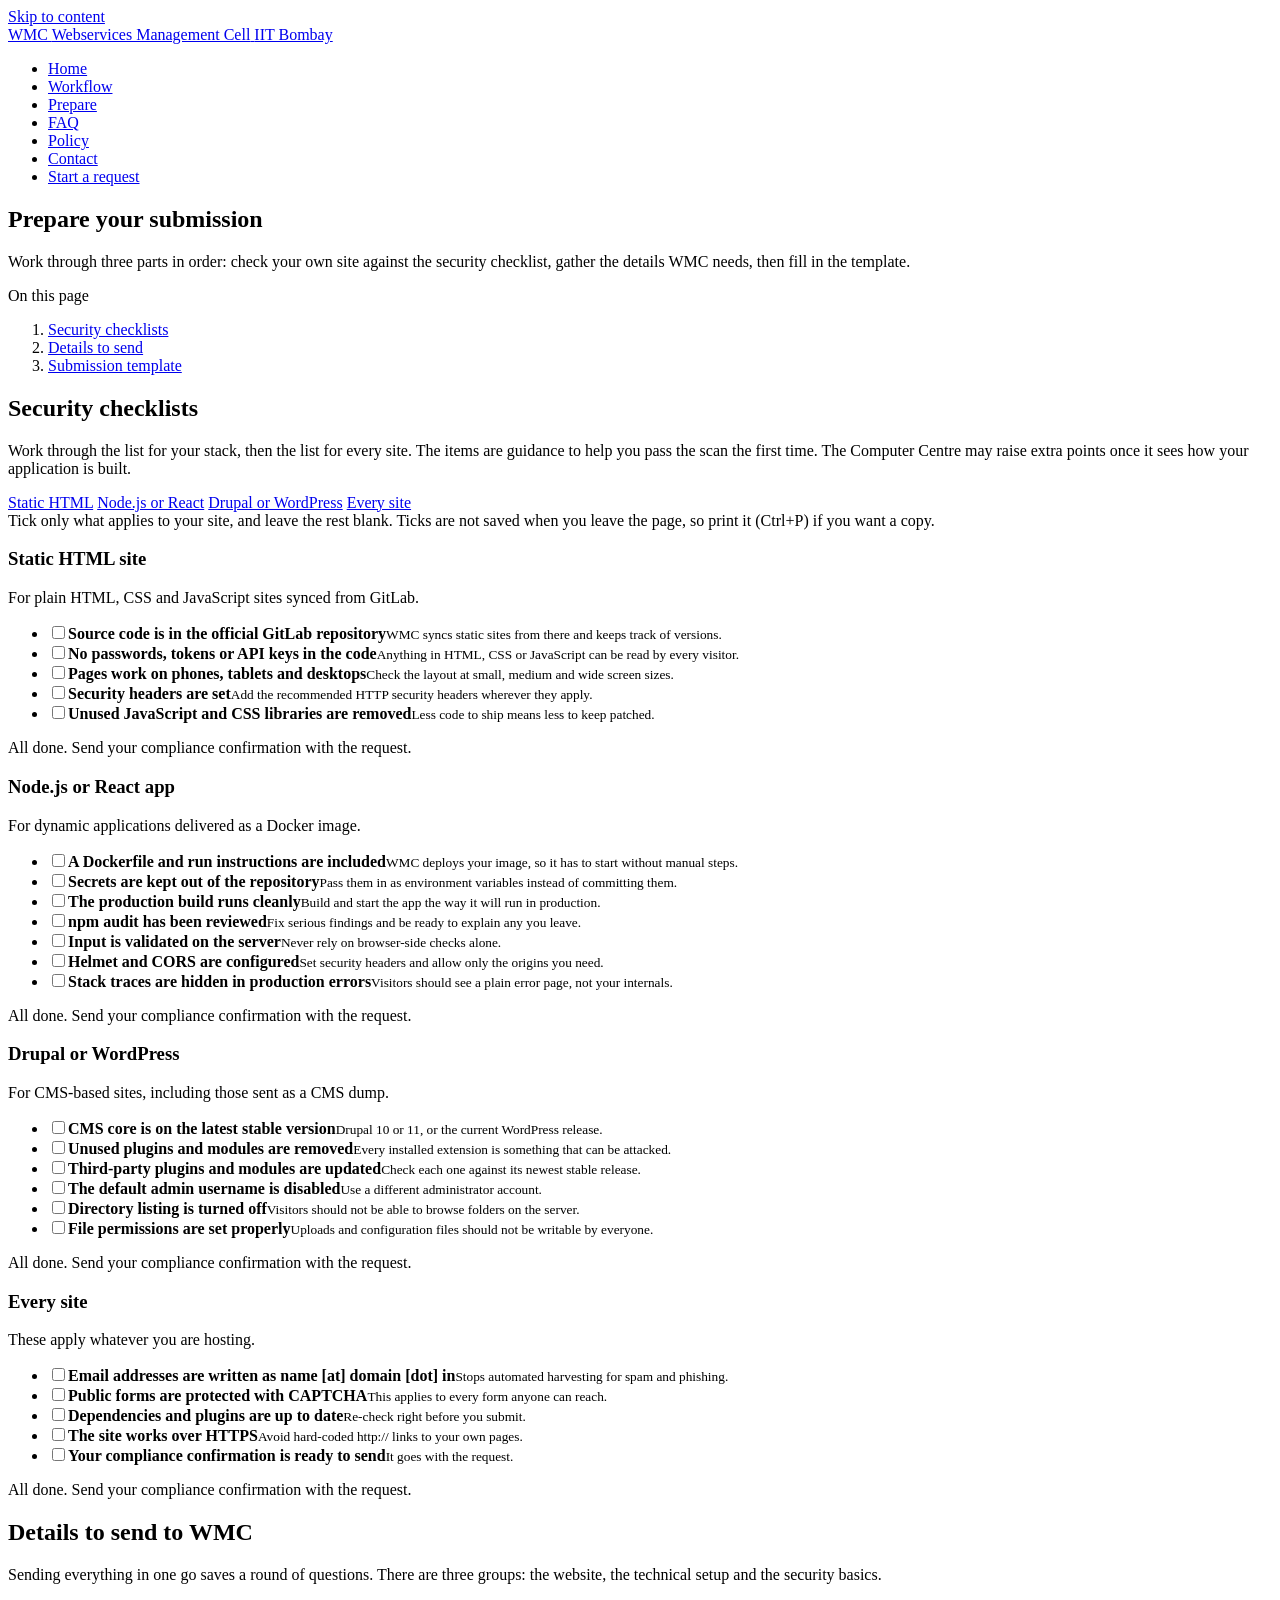
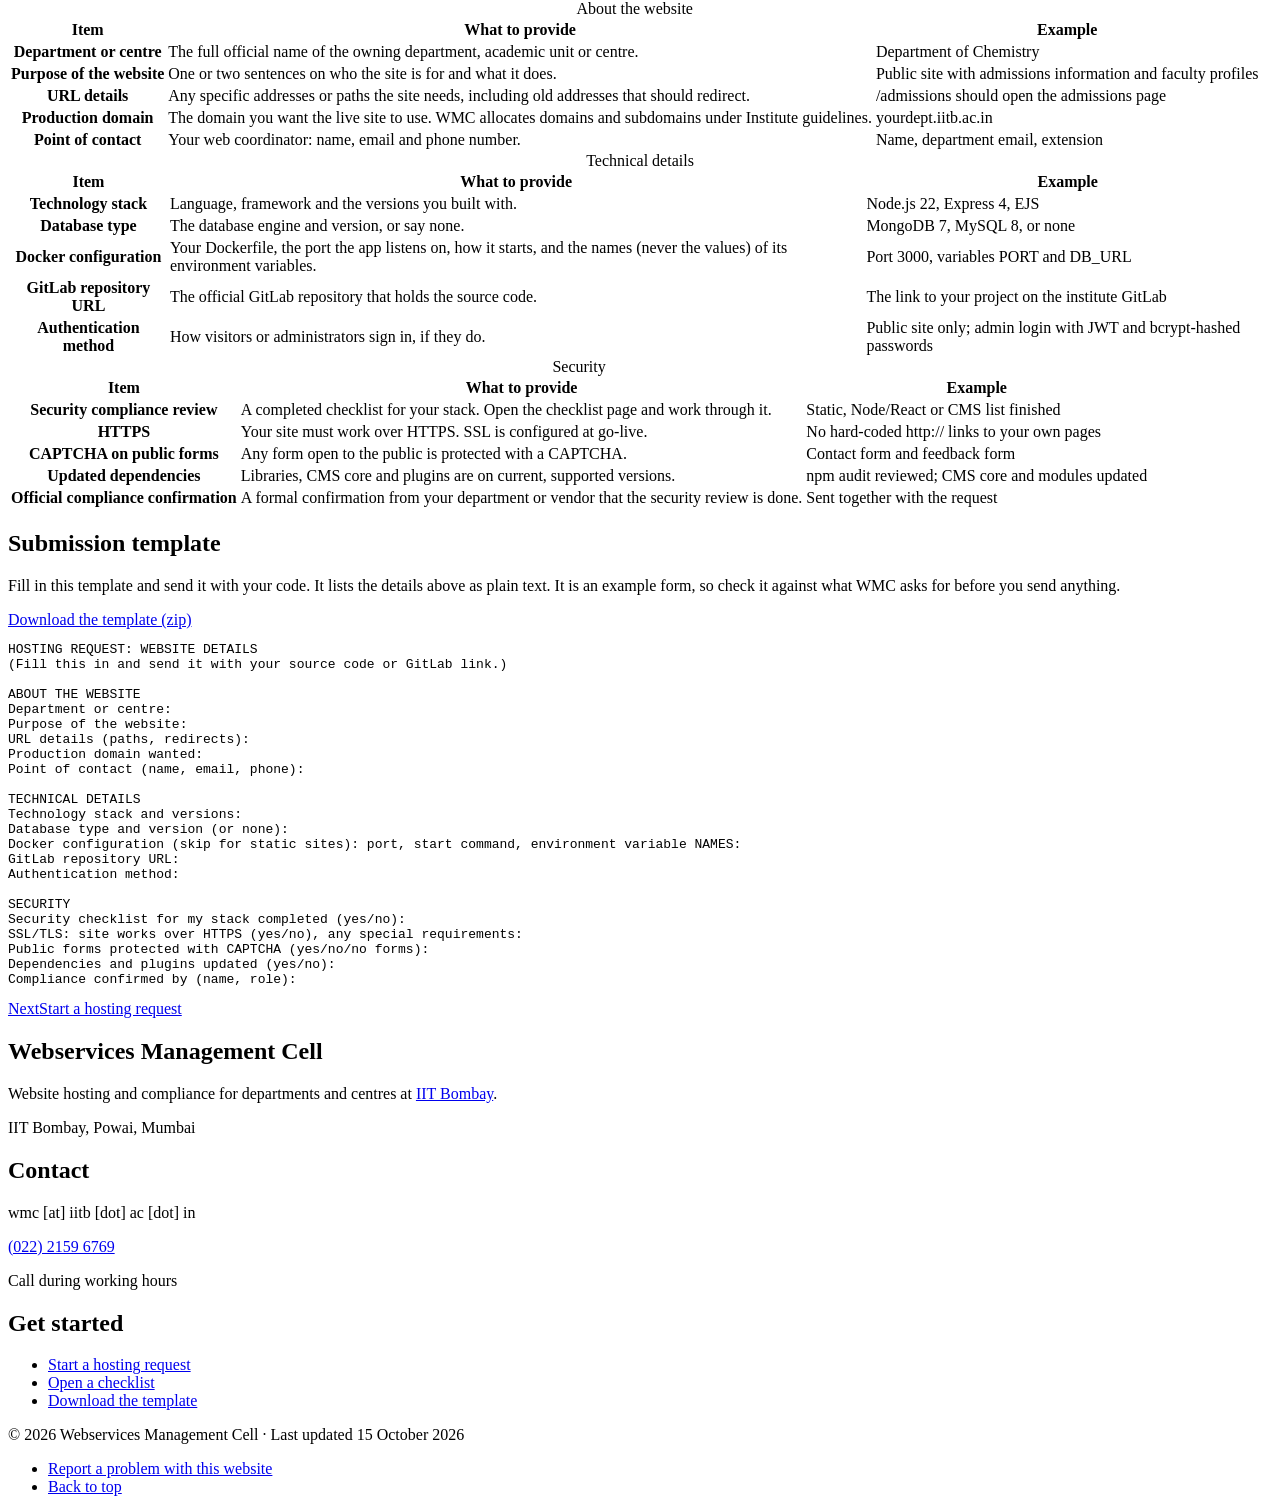
==== prepare.html @ 130739c2 "Add files via upload" ====
<!DOCTYPE html>
<html lang="en">
<head>
  <meta charset="UTF-8">
  <meta name="viewport" content="width=device-width, initial-scale=1">
  <title>Prepare your submission | WMC, IIT Bombay</title>
  <meta name="description" content="Security checklists, the details to send, and a submission template for hosting a website at IIT Bombay.">

  <link rel="icon" href="favicon.svg" type="image/svg+xml">
  <link rel="icon" href="favicon.ico" sizes="48x48">
  <link rel="apple-touch-icon" href="apple-touch-icon.png">
  <meta name="theme-color" content="#1b3a6b">
  <link rel="preconnect" href="https://fonts.googleapis.com">
  <link rel="preconnect" href="https://fonts.gstatic.com" crossorigin>
  <link href="https://fonts.googleapis.com/css2?family=Instrument+Sans:wght@400;600&family=Newsreader:opsz,wght@6..72,500;6..72,600&display=swap" rel="stylesheet">
  <link rel="stylesheet" href="css/style.css">
</head>
<body id="top">
  <a class="skip-link" href="#main">Skip to content</a>

  <header class="site-header">
    <div class="wrap">
      <a class="brand" href="index.html">
        <span class="brand__mark" aria-hidden="true">WMC</span>
        <span class="brand__text">
          <span class="brand__name">Webservices Management Cell</span>
          <span class="brand__sub">IIT Bombay</span>
        </span>
      </a>
      <nav class="site-nav" aria-label="Main">
        <ul>
          <li><a href="index.html">Home</a></li>
          <li><a href="workflow.html">Workflow</a></li>
          <li><a href="prepare.html" aria-current="page">Prepare</a></li>
          <li><a href="faq.html">FAQ</a></li>
          <li><a href="policy.html">Policy</a></li>
          <li><a href="contact.html">Contact</a></li>
          <li class="nav-cta"><a href="request.html">Start a request</a></li>
        </ul>
      </nav>
    </div>
  </header>

  <main id="main">

    <section class="page-head">
      <div class="wrap">
        <h1>Prepare your submission</h1>
        <p>Work through three parts in order: check your own site against the security checklist, gather the details WMC needs, then fill in the template.</p>
      </div>
    </section>

    <div class="wrap workflow">

      <nav class="stage-index" aria-label="On this page">
        <p>On this page</p>
        <ol>
          <li><a href="#checklists">Security checklists</a></li>
          <li><a href="#details">Details to send</a></li>
          <li><a href="#template">Submission template</a></li>
        </ol>
      </nav>

      <div class="stages">

        <section class="plain-section" id="checklists" aria-labelledby="checklists-title" style="padding-top: 0; border-top: 0">
          <h2 id="checklists-title">Security checklists</h2>
          <p>Work through the list for your stack, then the list for every site. The items are guidance to help you pass the scan the first time. The Computer Centre may raise extra points once it sees how your application is built.</p>
          <nav class="jump" aria-label="Checklists">
            <a href="#static">Static HTML</a>
            <a href="#node">Node.js or React</a>
            <a href="#cms">Drupal or WordPress</a>
            <a href="#all">Every site</a>
          </nav>
          <p style="margin-top: var(--space-2)">Tick only what applies to your site, and leave the rest blank. Ticks are not saved when you leave the page, so print it (Ctrl+P) if you want a copy.</p>
          <section class="checkset" id="static" aria-labelledby="static-title">
          <div class="checkset__head">
            <h3 id="static-title">Static HTML site</h3>
            <p>For plain HTML, CSS and JavaScript sites synced from GitLab.</p>
          </div>
          <ul class="checks">
          <li><label><input type="checkbox"><span><strong>Source code is in the official GitLab repository</strong><small>WMC syncs static sites from there and keeps track of versions.</small></span></label></li>
          <li><label><input type="checkbox"><span><strong>No passwords, tokens or API keys in the code</strong><small>Anything in HTML, CSS or JavaScript can be read by every visitor.</small></span></label></li>
          <li><label><input type="checkbox"><span><strong>Pages work on phones, tablets and desktops</strong><small>Check the layout at small, medium and wide screen sizes.</small></span></label></li>
          <li><label><input type="checkbox"><span><strong>Security headers are set</strong><small>Add the recommended HTTP security headers wherever they apply.</small></span></label></li>
          <li><label><input type="checkbox"><span><strong>Unused JavaScript and CSS libraries are removed</strong><small>Less code to ship means less to keep patched.</small></span></label></li>
          </ul>
          <p class="checks__status" data-total="5"></p>
          <p class="checks__done">All done. Send your compliance confirmation with the request.</p>
        </section>
<section class="checkset" id="node" aria-labelledby="node-title">
          <div class="checkset__head">
            <h3 id="node-title">Node.js or React app</h3>
            <p>For dynamic applications delivered as a Docker image.</p>
          </div>
          <ul class="checks">
          <li><label><input type="checkbox"><span><strong>A Dockerfile and run instructions are included</strong><small>WMC deploys your image, so it has to start without manual steps.</small></span></label></li>
          <li><label><input type="checkbox"><span><strong>Secrets are kept out of the repository</strong><small>Pass them in as environment variables instead of committing them.</small></span></label></li>
          <li><label><input type="checkbox"><span><strong>The production build runs cleanly</strong><small>Build and start the app the way it will run in production.</small></span></label></li>
          <li><label><input type="checkbox"><span><strong>npm audit has been reviewed</strong><small>Fix serious findings and be ready to explain any you leave.</small></span></label></li>
          <li><label><input type="checkbox"><span><strong>Input is validated on the server</strong><small>Never rely on browser-side checks alone.</small></span></label></li>
          <li><label><input type="checkbox"><span><strong>Helmet and CORS are configured</strong><small>Set security headers and allow only the origins you need.</small></span></label></li>
          <li><label><input type="checkbox"><span><strong>Stack traces are hidden in production errors</strong><small>Visitors should see a plain error page, not your internals.</small></span></label></li>
          </ul>
          <p class="checks__status" data-total="7"></p>
          <p class="checks__done">All done. Send your compliance confirmation with the request.</p>
        </section>
<section class="checkset" id="cms" aria-labelledby="cms-title">
          <div class="checkset__head">
            <h3 id="cms-title">Drupal or WordPress</h3>
            <p>For CMS-based sites, including those sent as a CMS dump.</p>
          </div>
          <ul class="checks">
          <li><label><input type="checkbox"><span><strong>CMS core is on the latest stable version</strong><small>Drupal 10 or 11, or the current WordPress release.</small></span></label></li>
          <li><label><input type="checkbox"><span><strong>Unused plugins and modules are removed</strong><small>Every installed extension is something that can be attacked.</small></span></label></li>
          <li><label><input type="checkbox"><span><strong>Third-party plugins and modules are updated</strong><small>Check each one against its newest stable release.</small></span></label></li>
          <li><label><input type="checkbox"><span><strong>The default admin username is disabled</strong><small>Use a different administrator account.</small></span></label></li>
          <li><label><input type="checkbox"><span><strong>Directory listing is turned off</strong><small>Visitors should not be able to browse folders on the server.</small></span></label></li>
          <li><label><input type="checkbox"><span><strong>File permissions are set properly</strong><small>Uploads and configuration files should not be writable by everyone.</small></span></label></li>
          </ul>
          <p class="checks__status" data-total="6"></p>
          <p class="checks__done">All done. Send your compliance confirmation with the request.</p>
        </section>
<section class="checkset" id="all" aria-labelledby="all-title">
          <div class="checkset__head">
            <h3 id="all-title">Every site</h3>
            <p>These apply whatever you are hosting.</p>
          </div>
          <ul class="checks">
          <li><label><input type="checkbox"><span><strong>Email addresses are written as name [at] domain [dot] in</strong><small>Stops automated harvesting for spam and phishing.</small></span></label></li>
          <li><label><input type="checkbox"><span><strong>Public forms are protected with CAPTCHA</strong><small>This applies to every form anyone can reach.</small></span></label></li>
          <li><label><input type="checkbox"><span><strong>Dependencies and plugins are up to date</strong><small>Re-check right before you submit.</small></span></label></li>
          <li><label><input type="checkbox"><span><strong>The site works over HTTPS</strong><small>Avoid hard-coded http:// links to your own pages.</small></span></label></li>
          <li><label><input type="checkbox"><span><strong>Your compliance confirmation is ready to send</strong><small>It goes with the request.</small></span></label></li>
          </ul>
          <p class="checks__status" data-total="5"></p>
          <p class="checks__done">All done. Send your compliance confirmation with the request.</p>
        </section>
        </section>

        <section class="plain-section" id="details" aria-labelledby="details-title">
          <h2 id="details-title">Details to send to WMC</h2>
          <p>Sending everything in one go saves a round of questions. There are three groups: the website, the technical setup and the security basics.</p>
          <div style="margin-top: var(--space-3)">
            <div class="table-block">
          <div class="table-scroll">
            <table class="req-table">
              <caption>About the website</caption>
              <thead><tr><th scope="col">Item</th><th scope="col">What to provide</th><th scope="col">Example</th></tr></thead>
              <tbody>
            <tr><th scope="row">Department or centre</th><td>The full official name of the owning department, academic unit or centre.</td><td>Department of Chemistry</td></tr>
            <tr><th scope="row">Purpose of the website</th><td>One or two sentences on who the site is for and what it does.</td><td>Public site with admissions information and faculty profiles</td></tr>
            <tr><th scope="row">URL details</th><td>Any specific addresses or paths the site needs, including old addresses that should redirect.</td><td>/admissions should open the admissions page</td></tr>
            <tr><th scope="row">Production domain</th><td>The domain you want the live site to use. WMC allocates domains and subdomains under Institute guidelines.</td><td>yourdept.iitb.ac.in</td></tr>
            <tr><th scope="row">Point of contact</th><td>Your web coordinator: name, email and phone number.</td><td>Name, department email, extension</td></tr>
              </tbody>
            </table>
          </div>
        </div>
<div class="table-block">
          <div class="table-scroll">
            <table class="req-table">
              <caption>Technical details</caption>
              <thead><tr><th scope="col">Item</th><th scope="col">What to provide</th><th scope="col">Example</th></tr></thead>
              <tbody>
            <tr><th scope="row">Technology stack</th><td>Language, framework and the versions you built with.</td><td>Node.js 22, Express 4, EJS</td></tr>
            <tr><th scope="row">Database type</th><td>The database engine and version, or say none.</td><td>MongoDB 7, MySQL 8, or none</td></tr>
            <tr><th scope="row">Docker configuration</th><td>Your Dockerfile, the port the app listens on, how it starts, and the names (never the values) of its environment variables.</td><td>Port 3000, variables PORT and DB_URL</td></tr>
            <tr><th scope="row">GitLab repository URL</th><td>The official GitLab repository that holds the source code.</td><td>The link to your project on the institute GitLab</td></tr>
            <tr><th scope="row">Authentication method</th><td>How visitors or administrators sign in, if they do.</td><td>Public site only; admin login with JWT and bcrypt-hashed passwords</td></tr>
              </tbody>
            </table>
          </div>
        </div>
<div class="table-block">
          <div class="table-scroll">
            <table class="req-table">
              <caption>Security</caption>
              <thead><tr><th scope="col">Item</th><th scope="col">What to provide</th><th scope="col">Example</th></tr></thead>
              <tbody>
            <tr><th scope="row">Security compliance review</th><td>A completed checklist for your stack. Open the checklist page and work through it.</td><td>Static, Node/React or CMS list finished</td></tr>
            <tr><th scope="row">HTTPS</th><td>Your site must work over HTTPS. SSL is configured at go-live.</td><td>No hard-coded http:// links to your own pages</td></tr>
            <tr><th scope="row">CAPTCHA on public forms</th><td>Any form open to the public is protected with a CAPTCHA.</td><td>Contact form and feedback form</td></tr>
            <tr><th scope="row">Updated dependencies</th><td>Libraries, CMS core and plugins are on current, supported versions.</td><td>npm audit reviewed; CMS core and modules updated</td></tr>
            <tr><th scope="row">Official compliance confirmation</th><td>A formal confirmation from your department or vendor that the security review is done.</td><td>Sent together with the request</td></tr>
              </tbody>
            </table>
          </div>
        </div>
          </div>
        </section>

        <section class="plain-section" id="template" aria-labelledby="template-title">
          <h2 id="template-title">Submission template</h2>
          <p>Fill in this template and send it with your code. It lists the details above as plain text. It is an example form, so check it against what WMC asks for before you send anything.</p>
          <div class="actions" style="margin-top: var(--space-2)">
            <a class="btn btn--primary" href="downloads/submission-template.zip">Download the template (zip)</a>
          </div>
          <div style="margin-top: var(--space-3)"><pre class="code"><code>HOSTING REQUEST: WEBSITE DETAILS
(Fill this in and send it with your source code or GitLab link.)

ABOUT THE WEBSITE
Department or centre:
Purpose of the website:
URL details (paths, redirects):
Production domain wanted:
Point of contact (name, email, phone):

TECHNICAL DETAILS
Technology stack and versions:
Database type and version (or none):
Docker configuration (skip for static sites): port, start command, environment variable NAMES:
GitLab repository URL:
Authentication method:

SECURITY
Security checklist for my stack completed (yes/no):
SSL/TLS: site works over HTTPS (yes/no), any special requirements:
Public forms protected with CAPTCHA (yes/no/no forms):
Dependencies and plugins updated (yes/no):
Compliance confirmed by (name, role):
</code></pre></div>
        </section>

      </div>
    </div>

    <nav class="next-step wrap" aria-label="Next step">
      <a href="request.html"><span class="next-step__label">Next</span><span class="next-step__title">Start a hosting request</span></a>
    </nav>
</main>

  <footer class="site-footer">
    <div class="wrap">
      <div class="footer-grid">
        <section aria-labelledby="f-about">
          <h2 id="f-about">Webservices Management Cell</h2>
          <p>Website hosting and compliance for departments and centres at <a href="https://www.iitb.ac.in">IIT Bombay</a>.</p>
          <p>IIT Bombay, Powai, Mumbai</p>
        </section>
        <section aria-labelledby="f-contact">
          <h2 id="f-contact">Contact</h2>
          <p>wmc [at] iitb [dot] ac [dot] in</p>
          <p><a href="tel:+912221596769">(022) 2159 6769</a></p>
          <p>Call during working hours</p>
        </section>
        <section aria-labelledby="f-start">
          <h2 id="f-start">Get started</h2>
          <ul>
            <li><a href="request.html">Start a hosting request</a></li>
            <li><a href="prepare.html#checklists">Open a checklist</a></li>
            <li><a href="prepare.html#template">Download the template</a></li>
          </ul>
        </section>
      </div>
      <div class="footer-bar">
        <p>&copy; 2026 Webservices Management Cell &middot; Last updated 15 October 2026</p>
        <ul>
          <li><a href="contact.html">Report a problem with this website</a></li>
          <li><a href="#top">Back to top</a></li>
        </ul>
      </div>
    </div>
  </footer>
</body>
</html>
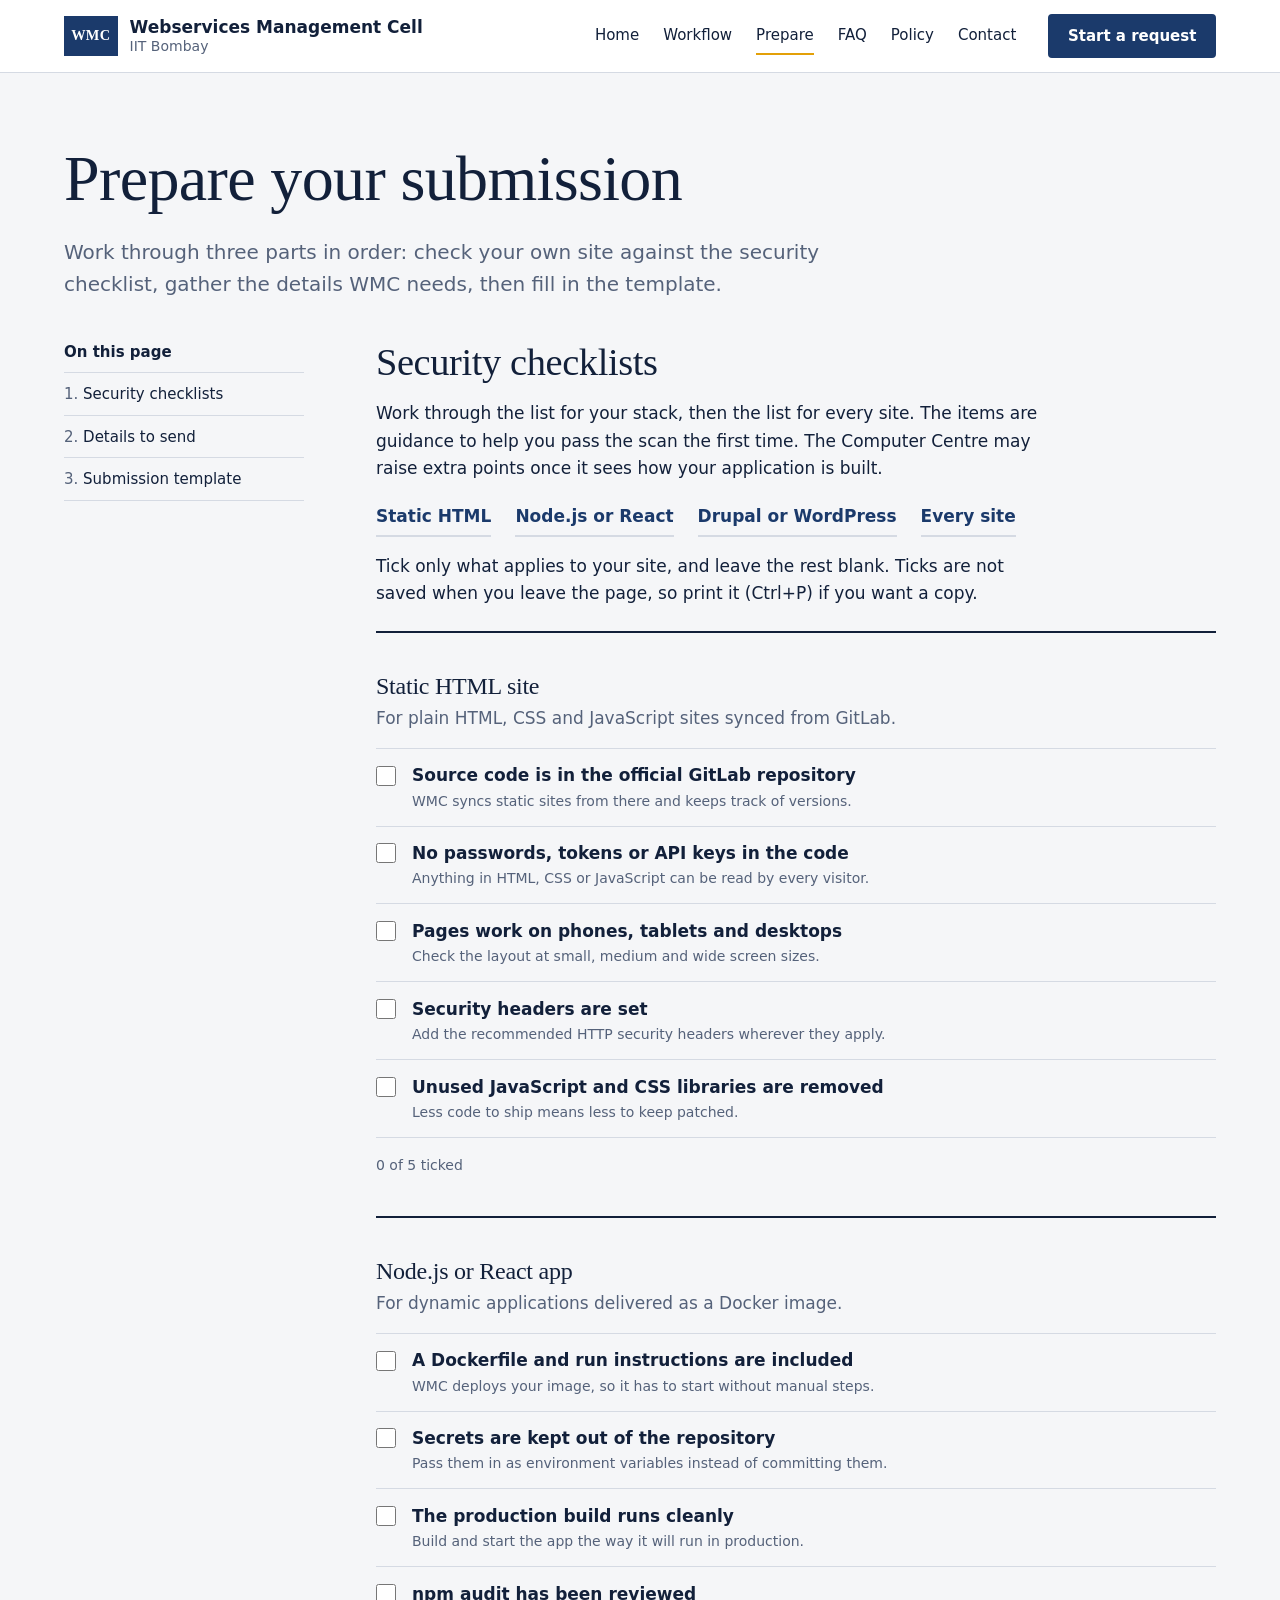
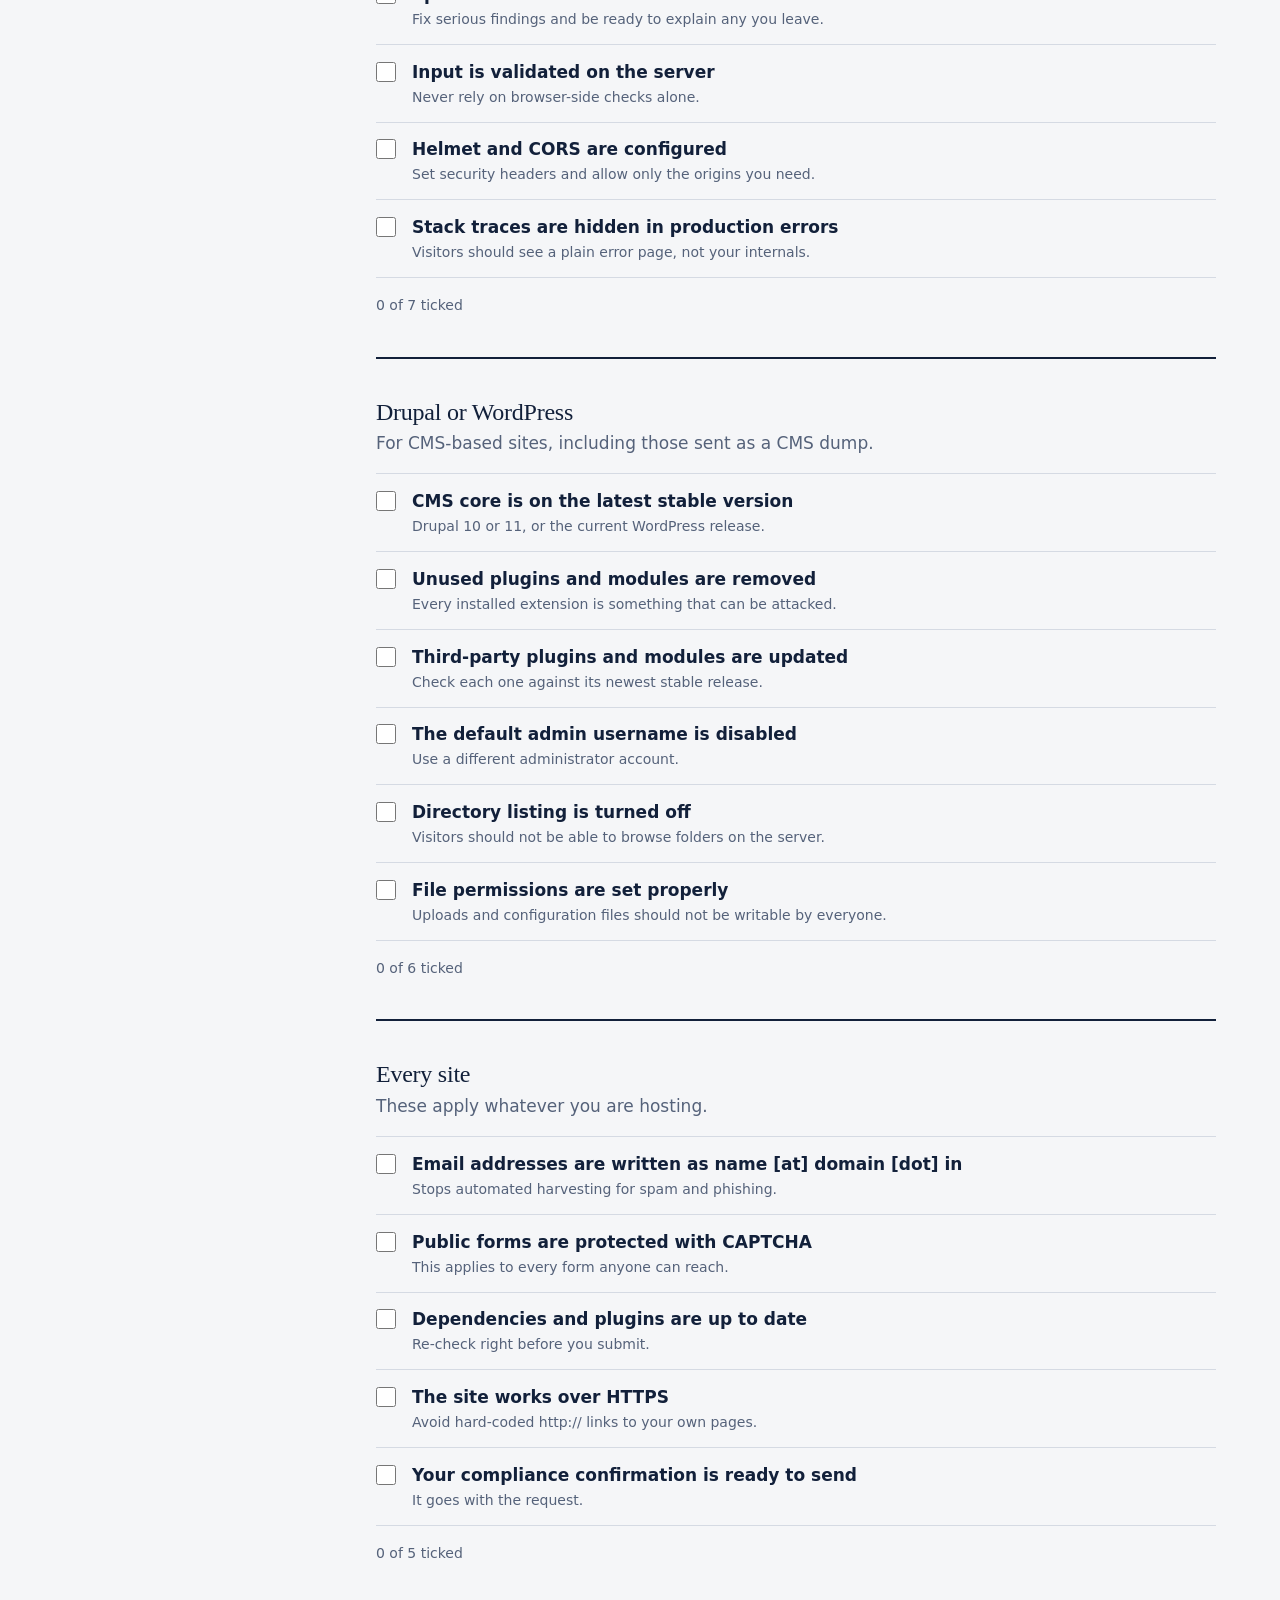
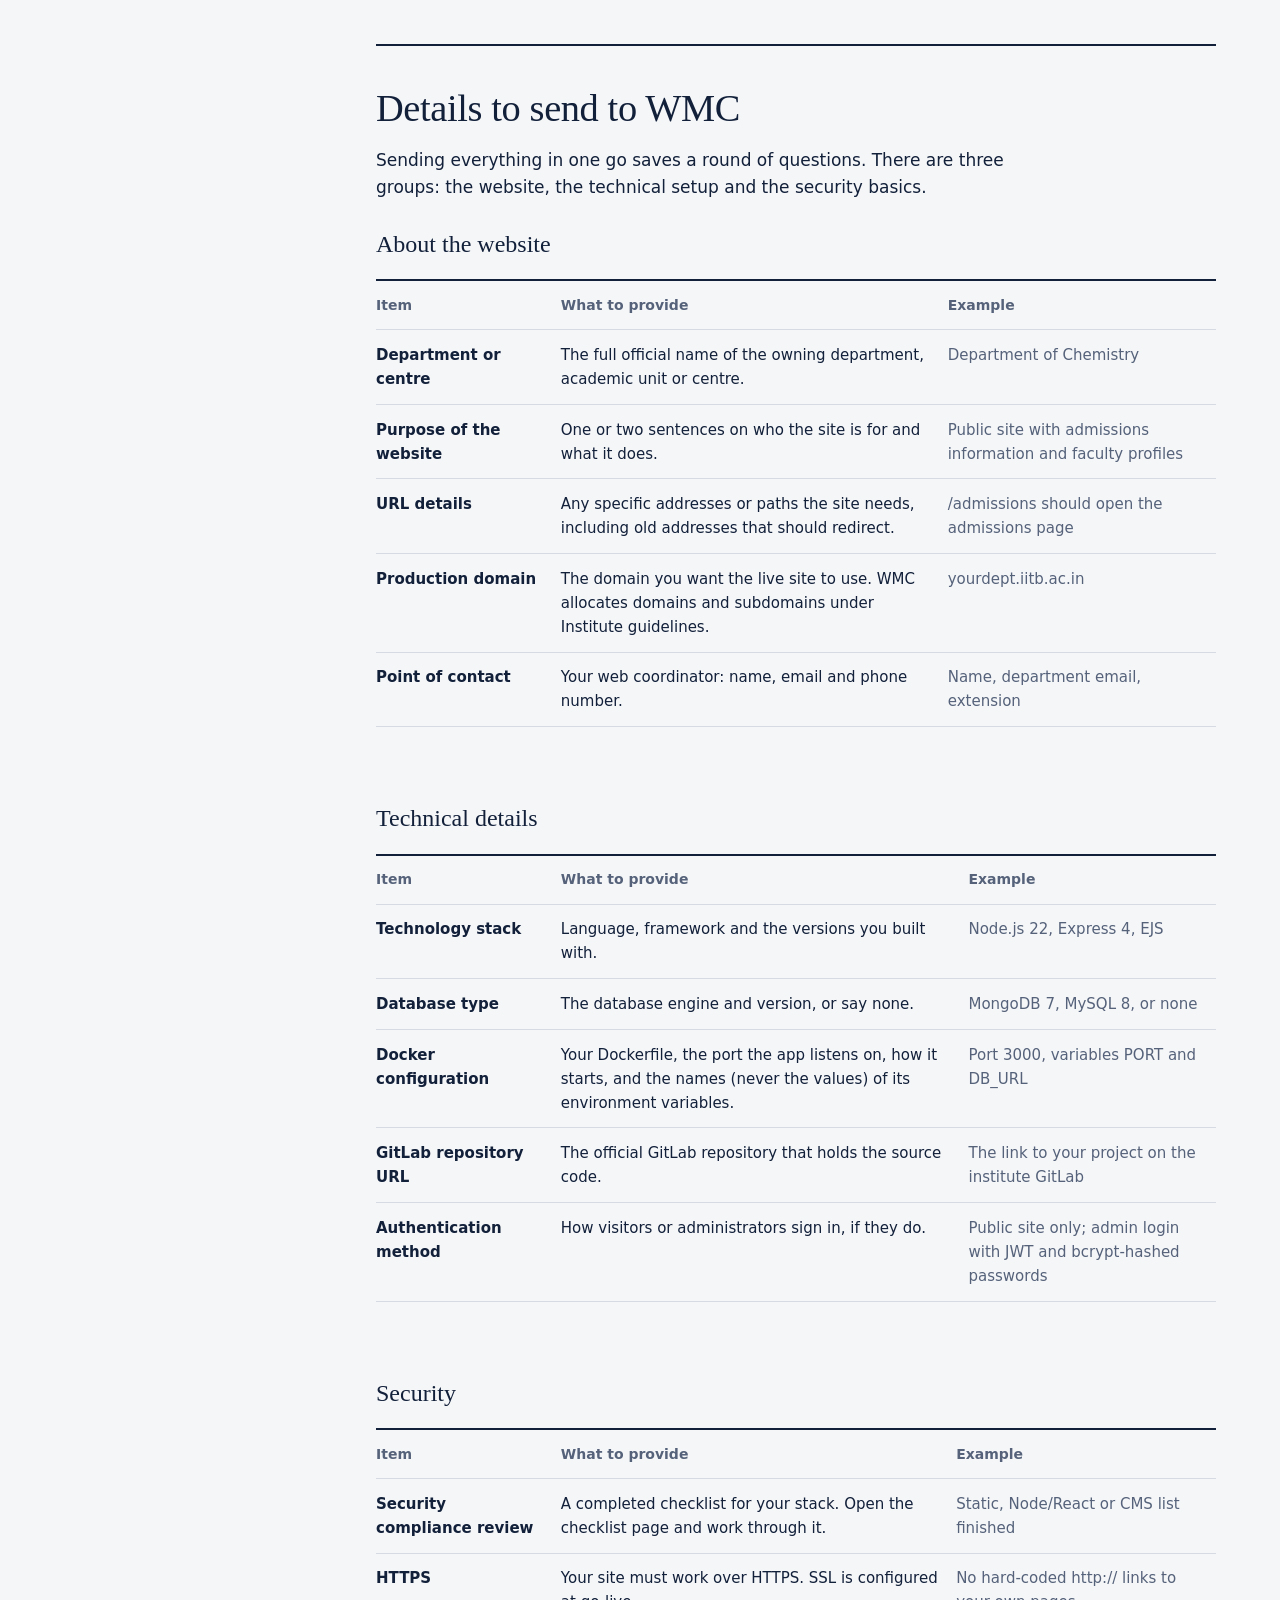
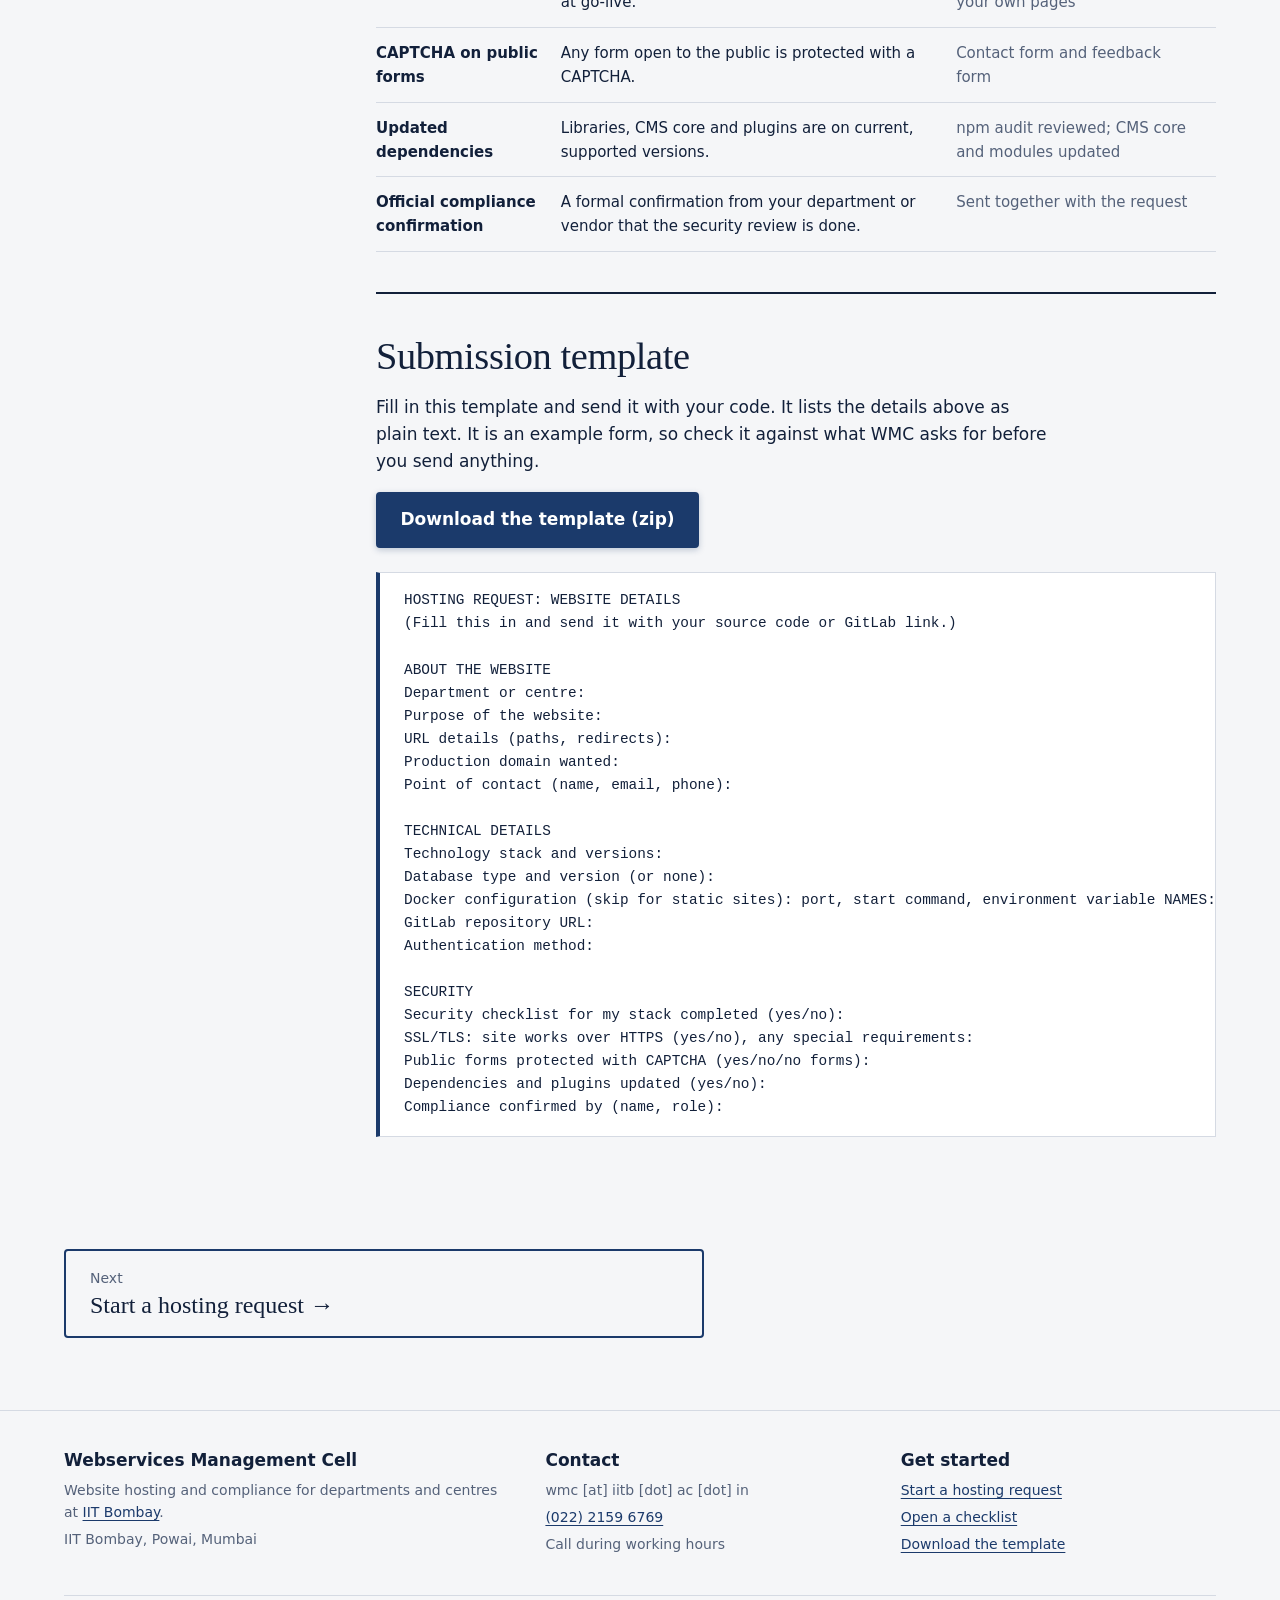
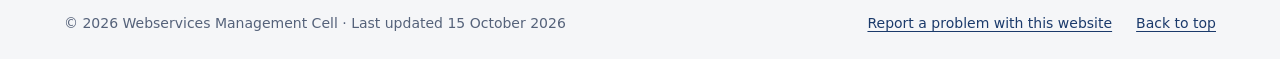
==== commit 3cb1e35f: "Update download link for submission template" ====
--- a/prepare.html
+++ b/prepare.html
@@ -194,7 +194,7 @@
           <h2 id="template-title">Submission template</h2>
           <p>Fill in this template and send it with your code. It lists the details above as plain text. It is an example form, so check it against what WMC asks for before you send anything.</p>
           <div class="actions" style="margin-top: var(--space-2)">
-            <a class="btn btn--primary" href="downloads/submission-template.zip">Download the template (zip)</a>
+            <a class="btn btn--primary" href="submission-template.zip">Download the template (zip)</a>
           </div>
           <div style="margin-top: var(--space-3)"><pre class="code"><code>HOSTING REQUEST: WEBSITE DETAILS
 (Fill this in and send it with your source code or GitLab link.)
--- a/css/style.css
+++ b/css/style.css
@@ -0,0 +1,1117 @@
+/* 1. Tokens */
+:root {
+  --paper: #f5f6f8;
+  --surface: #ffffff;
+  --ink: #12203a;
+  --muted: #55627a;
+  --line: #d5dae3;
+  --brand: #1b3a6b;
+  --on-brand: #ffffff;
+  --gold: #e3a008;
+  --go: #17795a;
+
+  --font-display: "Newsreader", Georgia, "Times New Roman", serif;
+  --font-body: "Instrument Sans", system-ui, -apple-system, "Segoe UI", Roboto, sans-serif;
+
+  --step--1: 0.875rem;
+  --step-0: 1.0625rem;
+  --step-1: 1.25rem;
+  --step-2: 1.5rem;
+  --step-3: clamp(1.9rem, 3.2vw, 2.4rem);
+  --step-4: clamp(2.4rem, 5.4vw, 4rem);
+
+  --space-1: 0.5rem;
+  --space-2: 1rem;
+  --space-3: 1.5rem;
+  --space-4: 2.5rem;
+  --space-5: 4.5rem;
+
+  --page-width: 72rem;
+}
+
+@media (prefers-color-scheme: dark) {
+  :root {
+    --paper: #0e1524;
+    --surface: #151e31;
+    --ink: #e8ecf4;
+    --muted: #9aa6bc;
+    --line: #2a3650;
+    --brand: #9dbbf5;
+    --on-brand: #0e1524;
+    --gold: #f0b429;
+    --go: #4fd0a0;
+  }
+}
+
+/* 2. Base */
+*,
+*::before,
+*::after {
+  box-sizing: border-box;
+}
+
+html {
+  scroll-padding-top: 6rem;
+}
+
+body {
+  margin: 0;
+  background: var(--paper);
+  color: var(--ink);
+  font-family: var(--font-body);
+  font-size: var(--step-0);
+  line-height: 1.6;
+  -webkit-font-smoothing: antialiased;
+}
+
+h1,
+h2,
+h3 {
+  font-family: var(--font-display);
+  font-weight: 500;
+  line-height: 1.15;
+  margin: 0;
+  letter-spacing: -0.01em;
+}
+
+h1 { font-size: var(--step-4); line-height: 1.05; }
+h2 { font-size: var(--step-3); }
+h3 { font-size: var(--step-2); }
+
+p { margin: 0; max-width: 62ch; }
+ul, ol { margin: 0; padding: 0; list-style: none; }
+
+a {
+  color: var(--brand);
+  text-underline-offset: 0.2em;
+}
+
+:focus-visible {
+  outline: 3px solid var(--gold);
+  outline-offset: 3px;
+  border-radius: 2px;
+}
+
+.skip-link {
+  position: absolute;
+  left: var(--space-2);
+  top: -4rem;
+  background: var(--brand);
+  color: var(--on-brand);
+  padding: var(--space-1) var(--space-2);
+  z-index: 100;
+}
+.skip-link:focus { top: var(--space-1); }
+
+/* 3. Layout  */
+.wrap {
+  width: min(100% - 2.5rem, var(--page-width));
+  margin-inline: auto;
+}
+
+.band {
+  padding-block: var(--space-5);
+}
+
+.band--surface {
+  background: var(--surface);
+  border-block: 1px solid var(--line);
+}
+
+.band__head {
+  display: grid;
+  gap: var(--space-1);
+  margin-bottom: var(--space-4);
+}
+
+.band__head p { color: var(--muted); }
+
+/* 4. Header / Footer  */
+.site-header {
+  position: sticky;
+  top: 0;
+  z-index: 50;
+  background: var(--surface);
+  border-bottom: 1px solid var(--line);
+}
+
+.site-header .wrap {
+  display: flex;
+  align-items: center;
+  justify-content: space-between;
+  gap: var(--space-3);
+  min-height: 4.5rem;
+}
+
+.brand {
+  display: flex;
+  align-items: center;
+  gap: 0.75rem;
+  color: var(--ink);
+  text-decoration: none;
+  flex-shrink: 0;
+}
+
+.brand__mark {
+  display: grid;
+  place-items: center;
+  min-width: 2.75rem;
+  height: 2.5rem;
+  padding-inline: 0.45rem;
+  background: var(--brand);
+  color: var(--on-brand);
+  font-family: var(--font-display);
+  font-weight: 600;
+  font-size: 0.9rem;
+  letter-spacing: 0.02em;
+}
+
+.brand__text { display: grid; line-height: 1.2; }
+.brand__name { font-weight: 600; }
+.brand__sub { font-size: var(--step--1); color: var(--muted); }
+
+.site-nav ul {
+  display: flex;
+  align-items: center;
+  gap: var(--space-3);
+}
+
+.site-nav a {
+  display: inline-block;
+  padding-block: 0.4rem;
+  color: var(--ink);
+  text-decoration: none;
+  font-size: 0.9375rem;
+  border-bottom: 2px solid transparent;
+}
+
+.site-nav a:hover { border-bottom-color: var(--line); }
+.site-nav a[aria-current="page"] { border-bottom-color: var(--gold); }
+
+.site-footer {
+  padding-block: var(--space-4);
+  border-top: 1px solid var(--line);
+  color: var(--muted);
+  font-size: var(--step--1);
+}
+
+.site-footer .wrap {
+  display: flex;
+  flex-wrap: wrap;
+  justify-content: space-between;
+  gap: var(--space-2) var(--space-4);
+}
+
+.site-footer strong { color: var(--ink); }
+.site-footer ul { display: flex; flex-wrap: wrap; gap: var(--space-2); }
+
+/* 5. Buttons  */
+.actions {
+  display: flex;
+  flex-wrap: wrap;
+  gap: var(--space-2);
+}
+
+.btn {
+  display: inline-block;
+  padding: 0.8rem 1.4rem;
+  font: inherit;
+  font-weight: 600;
+  text-decoration: none;
+  border: 2px solid var(--brand);
+  border-radius: 4px;
+  transition: background-color 0.15s, color 0.15s;
+}
+
+.btn--primary { background: var(--brand); color: var(--on-brand); }
+.btn--primary:hover { background: transparent; color: var(--brand); }
+.btn--ghost { background: transparent; color: var(--brand); }
+.btn--ghost:hover { background: var(--brand); color: var(--on-brand); }
+
+/* 6. Hero + route  */
+.hero {
+  padding-block: var(--space-5) var(--space-4);
+}
+
+.hero__copy {
+  display: grid;
+  gap: var(--space-3);
+  max-width: 46rem;
+}
+
+.hero__copy p { font-size: var(--step-1); color: var(--muted); }
+
+.route-block { padding-bottom: var(--space-5); }
+
+.route-block__title {
+  display: flex;
+  flex-wrap: wrap;
+  align-items: baseline;
+  justify-content: space-between;
+  gap: var(--space-1) var(--space-3);
+  margin-bottom: var(--space-3);
+}
+
+.route-block__title p { color: var(--muted); font-size: var(--step--1); }
+
+.route {
+  display: grid;
+  grid-template-columns: repeat(5, 1fr);
+  gap: var(--space-3);
+}
+
+.route li {
+  position: relative;
+  padding-top: var(--space-3);
+  border-top: 2px solid var(--ink);
+}
+
+.route li::before {
+  content: "";
+  position: absolute;
+  top: -0.5rem;
+  left: 0;
+  width: 0.85rem;
+  height: 0.85rem;
+  background: var(--paper);
+  border: 2px solid var(--ink);
+  border-radius: 50%;
+}
+
+.route__step {
+  display: block;
+  font-size: var(--step--1);
+  color: var(--muted);
+}
+
+.route h3 { margin-block: 0.15rem 0.35rem; }
+.route p { font-size: 0.9375rem; color: var(--muted); }
+
+/* final stop is the one that matters, so it alone is green */
+.route li:last-child { border-top-color: var(--go); }
+.route li:last-child::before { background: var(--go); border-color: var(--go); }
+.route li:last-child h3 { color: var(--go); }
+
+/* 7. Picker */
+.picker {
+  border-top: 1px solid var(--line);
+}
+
+.picker a {
+  display: grid;
+  grid-template-columns: minmax(12rem, 1fr) 2fr auto;
+  align-items: center;
+  gap: var(--space-2) var(--space-4);
+  padding: var(--space-3) var(--space-2);
+  border-bottom: 1px solid var(--line);
+  color: var(--ink);
+  text-decoration: none;
+}
+
+.picker a:hover { background: var(--paper); }
+
+.picker h3 { font-size: var(--step-2); }
+.picker p { color: var(--muted); }
+
+.picker__route {
+  font-size: var(--step--1);
+  font-weight: 600;
+  color: var(--brand);
+  white-space: nowrap;
+}
+
+.picker-note {
+  margin-top: var(--space-2);
+  color: var(--muted);
+  font-size: var(--step--1);
+}
+
+/* 8. Split lists  */
+.split {
+  display: grid;
+  grid-template-columns: 1fr 1fr;
+}
+
+.split section { padding-inline: var(--space-4); }
+.split section:first-child { padding-left: 0; border-right: 1px solid var(--line); }
+.split section:last-child { padding-right: 0; }
+
+.split h3 {
+  font-size: var(--step-2);
+  margin-bottom: var(--space-2);
+}
+
+.split li {
+  padding-block: 0.6rem;
+  border-top: 1px solid var(--line);
+}
+
+.split li:last-child { border-bottom: 1px solid var(--line); }
+.split strong { font-weight: 600; }
+.split span { color: var(--muted); }
+
+.facts {
+  display: grid;
+  grid-template-columns: repeat(auto-fit, minmax(12rem, 1fr));
+  gap: var(--space-3);
+  margin-top: var(--space-4);
+}
+
+.facts dt { font-family: var(--font-display); font-size: var(--step-2); line-height: 1.2; }
+.facts dd { margin: 0.25rem 0 0; color: var(--muted); font-size: 0.9375rem; }
+
+/* 9. Contact band  */
+.contact {
+  display: grid;
+  grid-template-columns: 1.2fr 1fr;
+  gap: var(--space-4);
+  align-items: start;
+}
+
+.contact__list { display: grid; gap: var(--space-2); }
+.contact__list dt { font-size: var(--step--1); color: var(--muted); }
+.contact__list dd { margin: 0; font-size: var(--step-1); font-weight: 600; }
+
+/* 9b. Inner pages: intro, stages, ready list, callout ------- */
+.page-intro {
+  padding-block: var(--space-5) var(--space-4);
+}
+
+.page-intro .wrap {
+  display: grid;
+  gap: var(--space-3);
+}
+
+.page-intro p { font-size: var(--step-1); color: var(--muted); }
+
+/* compact route used as an in-page index */
+.route a { color: inherit; text-decoration: none; }
+.route a:hover .route__name { text-decoration: underline; text-underline-offset: 0.2em; }
+
+.route__name {
+  display: block;
+  margin-block: 0.15rem 0;
+  font-family: var(--font-display);
+  font-size: var(--step-1);
+  line-height: 1.2;
+}
+
+.route li:last-child .route__name { color: var(--go); }
+
+.stages > li {
+  display: grid;
+  grid-template-columns: 13rem 1fr;
+  gap: var(--space-2) var(--space-4);
+  padding-block: var(--space-4);
+  border-top: 1px solid var(--line);
+}
+
+.stages > li:last-child { border-bottom: 1px solid var(--line); }
+
+.stage__side { display: grid; align-content: start; gap: 0.15rem; }
+
+.stage__num {
+  font-family: var(--font-display);
+  font-size: 3.5rem;
+  line-height: 1;
+}
+
+.stage__who { font-weight: 600; }
+.stage__tag { font-size: var(--step--1); color: var(--muted); }
+
+.stage__body { display: grid; gap: var(--space-2); }
+
+.stage__detail {
+  display: grid;
+  grid-template-columns: 1fr 1fr;
+  gap: var(--space-3) var(--space-4);
+  margin: var(--space-1) 0 0;
+}
+
+.stage__detail dt {
+  font-size: var(--step--1);
+  font-weight: 600;
+  color: var(--muted);
+  margin-bottom: 0.25rem;
+}
+
+.stage__detail dd { margin: 0; }
+
+.stage--final .stage__num,
+.stage--final h2 { color: var(--go); }
+
+.note {
+  max-width: 62ch;
+  padding: var(--space-1) var(--space-2);
+  border-left: 4px solid var(--gold);
+  background: var(--paper);
+}
+
+.ready {
+  display: grid;
+  grid-template-columns: repeat(3, 1fr);
+  gap: var(--space-4);
+}
+
+.ready h3 { font-size: var(--step-2); margin-bottom: var(--space-2); }
+
+.ruled li {
+  padding-block: 0.6rem;
+  border-top: 1px solid var(--line);
+}
+
+.ruled li:last-child { border-bottom: 1px solid var(--line); }
+
+.cta-band {
+  display: flex;
+  flex-wrap: wrap;
+  align-items: center;
+  justify-content: space-between;
+  gap: var(--space-3);
+}
+
+.cta-band p { color: var(--muted); }
+.cta-band div { display: grid; gap: var(--space-1); }
+
+/* 10. Responsive  */
+@media (max-width: 62rem) {
+  .route { grid-template-columns: 1fr; gap: 0; }
+
+  .route li {
+    border-top: 0;
+    border-left: 2px solid var(--ink);
+    padding: 0 0 var(--space-3) var(--space-3);
+  }
+
+  .route li::before { top: 0.2rem; left: -0.5rem; }
+  .route li:last-child { border-left-color: var(--go); padding-bottom: 0; }
+}
+
+@media (max-width: 52rem) {
+  .band { padding-block: var(--space-4); }
+
+  .site-header .wrap {
+    flex-direction: column;
+    align-items: flex-start;
+    gap: 0;
+    padding-block: var(--space-1);
+  }
+
+  .site-nav { width: 100%; overflow-x: auto; }
+  .site-nav ul { gap: var(--space-2); white-space: nowrap; }
+
+  .picker a { grid-template-columns: 1fr; gap: 0.35rem; }
+
+  .split { grid-template-columns: 1fr; gap: var(--space-4); }
+  .split section { padding-inline: 0; }
+  .split section:first-child { border-right: 0; }
+
+  .contact { grid-template-columns: 1fr; }
+
+  .stages > li { grid-template-columns: 1fr; }
+  .stage__side { grid-auto-flow: column; justify-content: start; align-items: baseline; gap: var(--space-2); }
+  .stage__num { font-size: 2.25rem; }
+  .stage__detail { grid-template-columns: 1fr; }
+
+  .ready { grid-template-columns: 1fr; gap: var(--space-4); }
+}
+
+@media (prefers-reduced-motion: reduce) {
+  * { transition: none !important; scroll-behavior: auto !important; }
+}
+
+/* 
+   11. Page head + workflow page
+    */
+.page-head {
+  padding-block: var(--space-5) var(--space-4);
+}
+
+.page-head .wrap {
+  display: grid;
+  gap: var(--space-3);
+  max-width: 50rem;
+  margin-inline: max(1.25rem, calc((100% - var(--page-width)) / 2));
+}
+
+.page-head p { font-size: var(--step-1); color: var(--muted); }
+
+.workflow {
+  display: grid;
+  grid-template-columns: 15rem 1fr;
+  gap: var(--space-5);
+  align-items: start;
+  padding-bottom: var(--space-5);
+}
+
+.stage-index {
+  position: sticky;
+  top: 6rem;
+  font-size: 0.9375rem;
+}
+
+.stage-index p {
+  margin-bottom: var(--space-1);
+  font-weight: 600;
+}
+
+.stage-index ol { counter-reset: s; }
+
+.stage-index li {
+  counter-increment: s;
+  border-top: 1px solid var(--line);
+}
+
+.stage-index li:last-child { border-bottom: 1px solid var(--line); }
+
+.stage-index a {
+  display: block;
+  padding: 0.55rem 0;
+  color: var(--ink);
+  text-decoration: none;
+}
+
+.stage-index a::before {
+  content: counter(s) ". ";
+  color: var(--muted);
+}
+
+.stage-index a:hover { color: var(--brand); text-decoration: underline; }
+
+.stage-index .extra::before { content: none; }
+
+.stage {
+  padding-block: var(--space-4);
+  border-top: 2px solid var(--ink);
+}
+
+.stage:first-child { padding-top: var(--space-3); }
+
+.stage--final { border-top-color: var(--go); }
+.stage--final h2 { color: var(--go); }
+
+.stage__head {
+  display: flex;
+  align-items: baseline;
+  gap: var(--space-2);
+  margin-bottom: var(--space-3);
+}
+
+.stage__num {
+  font-family: var(--font-display);
+  font-size: var(--step-4);
+  line-height: 1;
+  color: var(--muted);
+}
+
+.stage__lede {
+  margin-bottom: var(--space-3);
+  font-size: var(--step-1);
+}
+
+.stage__facts { margin: 0; }
+
+.stage__facts > div {
+  display: grid;
+  grid-template-columns: 9rem 1fr;
+  gap: var(--space-2);
+  padding-block: 0.8rem;
+  border-top: 1px solid var(--line);
+}
+
+.stage__facts > div:last-child { border-bottom: 1px solid var(--line); }
+.stage__facts dt { font-weight: 600; }
+.stage__facts dd { margin: 0; max-width: 58ch; }
+.stage__facts ul { display: grid; gap: 0.35rem; }
+.stage__facts li { padding-left: 1.1rem; position: relative; }
+
+.stage__facts li::before {
+  content: "";
+  position: absolute;
+  left: 0;
+  top: 0.7em;
+  width: 0.5rem;
+  height: 2px;
+  background: var(--muted);
+}
+
+.loop {
+  margin-block: var(--space-4) 0;
+  padding: var(--space-3);
+  background: var(--surface);
+  border-left: 4px solid var(--gold);
+}
+
+.loop h3 { margin-bottom: 0.4rem; }
+.loop p { color: var(--muted); }
+
+.plain-section {
+  padding-block: var(--space-4);
+  border-top: 2px solid var(--ink);
+}
+
+.plain-section h2 { margin-bottom: var(--space-2); }
+.plain-section p + p { margin-top: var(--space-2); }
+
+@media (max-width: 62rem) {
+  .workflow { grid-template-columns: 1fr; gap: var(--space-3); }
+  .stage-index { position: static; }
+  .stage__facts > div { grid-template-columns: 1fr; gap: 0.2rem; }
+}
+
+/* 
+   12. Requirements, checklists, FAQ, forms, code, print
+    */
+
+/* Tables (requirements) */
+.table-scroll { overflow-x: auto; }
+
+.req-table {
+  width: 100%;
+  min-width: 40rem;
+  border-collapse: collapse;
+  font-size: 0.9375rem;
+}
+
+.req-table caption {
+  text-align: left;
+  font-family: var(--font-display);
+  font-size: var(--step-2);
+  padding-bottom: var(--space-2);
+}
+
+.req-table th,
+.req-table td {
+  padding: 0.8rem var(--space-2) 0.8rem 0;
+  border-top: 1px solid var(--line);
+  text-align: left;
+  vertical-align: top;
+}
+
+.req-table thead th {
+  font-size: var(--step--1);
+  color: var(--muted);
+  font-weight: 600;
+  border-top: 2px solid var(--ink);
+}
+
+.req-table tbody th { font-weight: 600; width: 22%; }
+.req-table td:last-child { color: var(--muted); }
+.req-table tbody tr:last-child > * { border-bottom: 1px solid var(--line); }
+
+.table-block + .table-block { margin-top: var(--space-5); }
+
+/* Jump row */
+.jump {
+  display: flex;
+  flex-wrap: wrap;
+  gap: var(--space-1) var(--space-3);
+  margin-top: var(--space-2);
+}
+
+.jump a {
+  padding-block: 0.3rem;
+  font-weight: 600;
+  border-bottom: 2px solid var(--line);
+  text-decoration: none;
+}
+
+.jump a:hover { border-bottom-color: var(--gold); }
+
+/* Checklists */
+.checkset {
+  counter-reset: done;
+  padding-block: var(--space-4);
+  border-top: 2px solid var(--ink);
+}
+
+.checkset__head {
+  display: grid;
+  gap: 0.25rem;
+  margin-bottom: var(--space-2);
+}
+
+.checkset__head p { color: var(--muted); }
+
+.checks li { border-top: 1px solid var(--line); }
+.checks li:last-child { border-bottom: 1px solid var(--line); }
+.checks li:has(input:checked) { counter-increment: done; }
+
+.checks label {
+  display: grid;
+  grid-template-columns: auto 1fr;
+  gap: var(--space-2);
+  padding: 0.85rem 0;
+  cursor: pointer;
+}
+
+.checks input {
+  width: 1.25rem;
+  height: 1.25rem;
+  margin: 0.2rem 0 0;
+  accent-color: var(--brand);
+}
+
+.checks strong { display: block; font-weight: 600; }
+.checks small { display: block; color: var(--muted); font-size: var(--step--1); }
+.checks li:has(input:checked) strong { color: var(--muted); text-decoration: line-through; }
+
+.checks__status {
+  margin-top: var(--space-2);
+  font-size: var(--step--1);
+  color: var(--muted);
+}
+
+.checks__status::after { content: counter(done) " of " attr(data-total) " ticked"; }
+
+.checks__done { display: none; margin-top: 0.25rem; color: var(--go); font-weight: 600; }
+.checkset:not(:has(input:not(:checked))) .checks__done { display: block; }
+
+/* FAQ */
+.faq-group { padding-block: var(--space-3); }
+.faq-group h2 { margin-bottom: var(--space-2); }
+.faq-group + .faq-group { border-top: 2px solid var(--ink); }
+
+.faq details { border-top: 1px solid var(--line); }
+.faq details:last-child { border-bottom: 1px solid var(--line); }
+
+.faq summary {
+  display: flex;
+  justify-content: space-between;
+  gap: var(--space-2);
+  padding: 1rem 0;
+  font-weight: 600;
+  cursor: pointer;
+  list-style: none;
+}
+
+.faq summary::-webkit-details-marker { display: none; }
+.faq summary::after { content: "+"; font-size: 1.4rem; line-height: 1; color: var(--muted); }
+.faq details[open] summary::after { content: "\2212"; }
+.faq details > div { padding-bottom: 1.1rem; max-width: 62ch; color: var(--muted); }
+.faq details > div p + p { margin-top: 0.6rem; }
+
+/* Request form */
+.form { display: grid; gap: var(--space-4); max-width: 44rem; }
+
+.form fieldset {
+  display: grid;
+  gap: var(--space-3);
+  margin: 0;
+  padding: var(--space-3) 0 0;
+  border: 0;
+  border-top: 2px solid var(--ink);
+}
+
+.form legend {
+  float: left;
+  width: 100%;
+  padding: 0;
+  margin-bottom: var(--space-2);
+  font-family: var(--font-display);
+  font-size: var(--step-2);
+}
+
+.form legend + * { clear: both; }
+
+.field { display: grid; gap: 0.35rem; }
+.field label { font-weight: 600; }
+.field .hint { color: var(--muted); font-size: var(--step--1); }
+
+.field input,
+.field select,
+.field textarea {
+  width: 100%;
+  padding: 0.7rem 0.8rem;
+  font: inherit;
+  color: var(--ink);
+  background: var(--surface);
+  border: 1px solid var(--muted);
+  border-radius: 4px;
+}
+
+.field textarea { min-height: 7rem; resize: vertical; }
+.field input:user-invalid,
+.field select:user-invalid,
+.field textarea:user-invalid { border-color: #c0392b; border-width: 2px; }
+
+.field--row { grid-template-columns: 1fr 1fr; gap: var(--space-2) var(--space-3); }
+.field--row > div { display: grid; gap: 0.35rem; }
+
+.confirm { display: grid; grid-template-columns: auto 1fr; gap: var(--space-2); align-items: start; }
+.confirm input { width: 1.25rem; height: 1.25rem; margin-top: 0.2rem; accent-color: var(--brand); }
+
+/* static sites do not need a Docker block */
+.form:has(#stack option[value="static"]:checked) .field--docker { display: none; }
+
+/* Code samples */
+.sample { padding-block: var(--space-4); border-top: 2px solid var(--ink); }
+.sample__head { display: flex; flex-wrap: wrap; justify-content: space-between; align-items: baseline; gap: var(--space-1) var(--space-3); margin-bottom: var(--space-2); }
+.sample p { color: var(--muted); margin-bottom: var(--space-2); }
+
+.code {
+  margin: 0;
+  padding: var(--space-2) var(--space-3);
+  overflow-x: auto;
+  background: var(--surface);
+  border: 1px solid var(--line);
+  border-left: 4px solid var(--brand);
+  font-family: ui-monospace, "SFMono-Regular", Menlo, Consolas, monospace;
+  font-size: 0.9rem;
+  line-height: 1.6;
+}
+
+/* Contact page */
+.contact-grid { display: grid; grid-template-columns: 1fr 1fr; gap: var(--space-5); }
+.contact-grid h2 { margin-bottom: var(--space-2); }
+.contact-grid .ruled li strong { font-weight: 600; }
+
+@media (max-width: 52rem) {
+  .field--row { grid-template-columns: 1fr; }
+  .contact-grid { grid-template-columns: 1fr; gap: var(--space-4); }
+}
+
+@media print {
+  .site-header, .site-footer, .skip-link, .jump, .actions, .stage-index { display: none !important; }
+  body { background: #fff; color: #000; }
+  .checkset { break-inside: avoid; }
+  .checks small, .checks__status { color: #333; }
+}
+
+/* required marker for form fields */
+.field:has(> [required]) > label::after,
+.field--row > div:has(> [required]) > label::after,
+.confirm:has(> [required]) > label::after { content: " *"; }
+
+/* 
+   13. Footer (three columns + bottom bar), support table
+    */
+.site-footer { padding-block: var(--space-4) var(--space-3); }
+
+.site-footer .wrap { display: block; }
+
+.footer-grid {
+  display: grid;
+  grid-template-columns: 1.4fr 1fr 1fr;
+  gap: var(--space-4);
+}
+
+.site-footer h2 {
+  margin-bottom: 0.5rem;
+  font-family: var(--font-body);
+  font-size: 1rem;
+  font-weight: 600;
+  letter-spacing: 0;
+  color: var(--ink);
+}
+
+.site-footer section p + p,
+.site-footer section li + li { margin-top: 0.3rem; }
+
+.site-footer section ul { display: block; }
+
+.footer-bar {
+  display: flex;
+  flex-wrap: wrap;
+  justify-content: space-between;
+  gap: var(--space-1) var(--space-3);
+  margin-top: var(--space-4);
+  padding-top: var(--space-2);
+  border-top: 1px solid var(--line);
+}
+
+.footer-bar ul { display: flex; flex-wrap: wrap; gap: var(--space-1) var(--space-3); }
+
+.support { margin-top: var(--space-5); }
+.support h2 { margin-bottom: var(--space-2); }
+.support .req-table { min-width: 0; }
+.support .req-table tbody th { width: 45%; }
+
+@media (max-width: 52rem) {
+  .footer-grid { grid-template-columns: 1fr; gap: var(--space-3); }
+}
+
+/* scope note in the hero */
+.hero__copy .note { font-size: var(--step-0); color: var(--ink); max-width: 46ch; }
+
+
+/* 
+   14. Highlighted notices, clickable route steps
+   */
+:root { --notice-bg: #fff6dc; }
+
+@media (prefers-color-scheme: dark) {
+  :root { --notice-bg: #2b2411; }
+}
+
+.notice {
+  max-width: 40rem;
+  padding: var(--space-2) var(--space-3);
+  background: var(--notice-bg);
+  border-left: 5px solid var(--gold);
+  border-radius: 0 4px 4px 0;
+  color: var(--ink);
+}
+
+.notice__title,
+.notice h2 {
+  margin-bottom: 0.5rem;
+  font-size: var(--step-1);
+}
+
+.notice p { color: var(--ink); }
+.notice ul { display: grid; gap: 0.4rem; }
+.notice li { position: relative; padding-left: 1.1rem; font-size: var(--step-0); }
+
+.notice li::before {
+  content: "";
+  position: absolute;
+  left: 0;
+  top: 0.7em;
+  width: 0.5rem;
+  height: 2px;
+  background: var(--ink);
+}
+
+.hero__copy .notice { color: var(--ink); }
+
+.route h3 a { color: inherit; text-decoration: none; }
+.route h3 a::after { content: " \2192"; opacity: 0.45; }
+.route h3 a:hover { text-decoration: underline; text-underline-offset: 0.2em; }
+.route h3 a:hover::after { opacity: 1; }
+
+.notice__title,
+.notice h2 { font-family: var(--font-body); font-weight: 600; font-size: var(--step-1); }
+
+
+/* 
+   15. Final polish: header button, icons, hover, hero pattern,
+       next-step links, phone tap targets
+    */
+
+
+
+/* Header: call-to-action button */
+.site-nav .nav-cta a {
+  padding: 0.5rem 1.1rem;
+  color: var(--on-brand);
+  background: var(--brand);
+  border: 2px solid var(--brand);
+  border-radius: 4px;
+  font-weight: 600;
+  font-size: 0.9375rem;
+  transition: background-color 0.15s, color 0.15s;
+}
+
+.site-nav .nav-cta a:hover { background: transparent; color: var(--brand); border-color: var(--brand); }
+.site-nav .nav-cta { margin-left: var(--space-1); }
+
+/* header collapses before the menu can overflow */
+@media (max-width: 70rem) {
+  .site-header .wrap { flex-direction: column; align-items: flex-start; gap: 0; padding-block: var(--space-1); }
+  .site-nav { width: 100%; overflow-x: auto; }
+  .site-nav ul { gap: var(--space-2); white-space: nowrap; }
+  .site-nav .nav-cta { order: -1; margin-left: 0; }
+}
+
+/* Route titles: one distinct size between lead text and small copy */
+.route h3 { font-size: var(--step-1); }
+
+/* Icons */
+.icon {
+  flex: none;
+  width: 1.5rem;
+  height: 1.5rem;
+  fill: none;
+  stroke: var(--brand);
+  stroke-width: 1.75;
+  stroke-linecap: round;
+  stroke-linejoin: round;
+}
+
+.picker h3,
+.split h3 { display: flex; align-items: center; gap: 0.75rem; }
+
+/* Hover and depth */
+.btn--primary { box-shadow: 0 2px 6px rgba(27, 58, 107, 0.25); }
+.btn { transition: background-color 0.15s, color 0.15s, transform 0.15s, box-shadow 0.15s; }
+.btn:hover { transform: translateY(-1px); }
+
+.picker a { transition: background-color 0.15s, box-shadow 0.15s; }
+.picker a:hover { background: var(--surface); box-shadow: inset 4px 0 0 var(--gold), 0 4px 14px rgba(18, 32, 58, 0.08); }
+.picker a:hover .picker__route { text-decoration: underline; text-underline-offset: 0.2em; }
+.notice { box-shadow: 0 2px 10px rgba(18, 32, 58, 0.06); }
+
+/* Faint grid behind the home page headline */
+.hero { position: relative; isolation: isolate; }
+
+.hero::before {
+  content: "";
+  position: absolute;
+  inset: 0;
+  z-index: -1;
+  background-image:
+    linear-gradient(var(--line) 1px, transparent 1px),
+    linear-gradient(90deg, var(--line) 1px, transparent 1px);
+  background-size: 40px 40px;
+  opacity: 0.55;
+  -webkit-mask-image: linear-gradient(to bottom, #000 25%, transparent);
+  mask-image: linear-gradient(to bottom, #000 25%, transparent);
+}
+
+/* Next-step link at the end of a page */
+.next-step { padding-bottom: var(--space-5); }
+
+.next-step a {
+  display: flex;
+  flex-direction: column;
+  gap: 0.15rem;
+  max-width: 40rem;
+  padding: var(--space-2) var(--space-3);
+  color: var(--ink);
+  text-decoration: none;
+  border: 2px solid var(--brand);
+  border-radius: 4px;
+  transition: background-color 0.15s, color 0.15s;
+}
+
+.next-step__label { font-size: var(--step--1); color: var(--muted); }
+.next-step__title { font-family: var(--font-display); font-size: var(--step-2); line-height: 1.2; }
+.next-step__title::after { content: " \2192"; }
+.next-step a:hover { background: var(--brand); color: var(--on-brand); }
+.next-step a:hover .next-step__label { color: var(--on-brand); }
+
+/* Phone: bigger tap targets */
+@media (max-width: 52rem) {
+  .site-nav a { padding-block: 0.7rem; }
+  .site-nav .nav-cta a { padding-block: 0.6rem; }
+  .btn { min-height: 2.75rem; }
+  .site-footer a { display: inline-block; padding-block: 0.4rem; }
+  .jump a { padding-block: 0.6rem; }
+  .faq summary { padding-block: 1.1rem; }
+  .next-step a { padding: var(--space-2); }
+}
+
+/* Type-scale tidy-up: one size per role */
+.route h3 { font-size: var(--step-2); }
+.notice__title,
+.notice h2 { font-size: var(--step-2); }
+.site-footer h2 { font-size: var(--step-0); }
+
+/* wide tables and code boxes scroll inside the page column instead of widening the page */
+.workflow > *,
+.stages { min-width: 0; }
+.code { max-width: 100%; }
+
+/* keep the arrow attached to the last word of a route title */
+.route h3 a::after { content: "\00a0\2192"; }
+
+/* picker rows: same column widths in every row */
+.picker a { grid-template-columns: minmax(14rem, 1fr) 2fr 8.5rem; }
+.picker__route { text-align: right; }
+@media (max-width: 52rem) {
+  .picker a { grid-template-columns: 1fr; }
+  .picker__route { text-align: left; }
+}
+
+#checklists > .checkset:first-of-type { margin-top: var(--space-3); }
